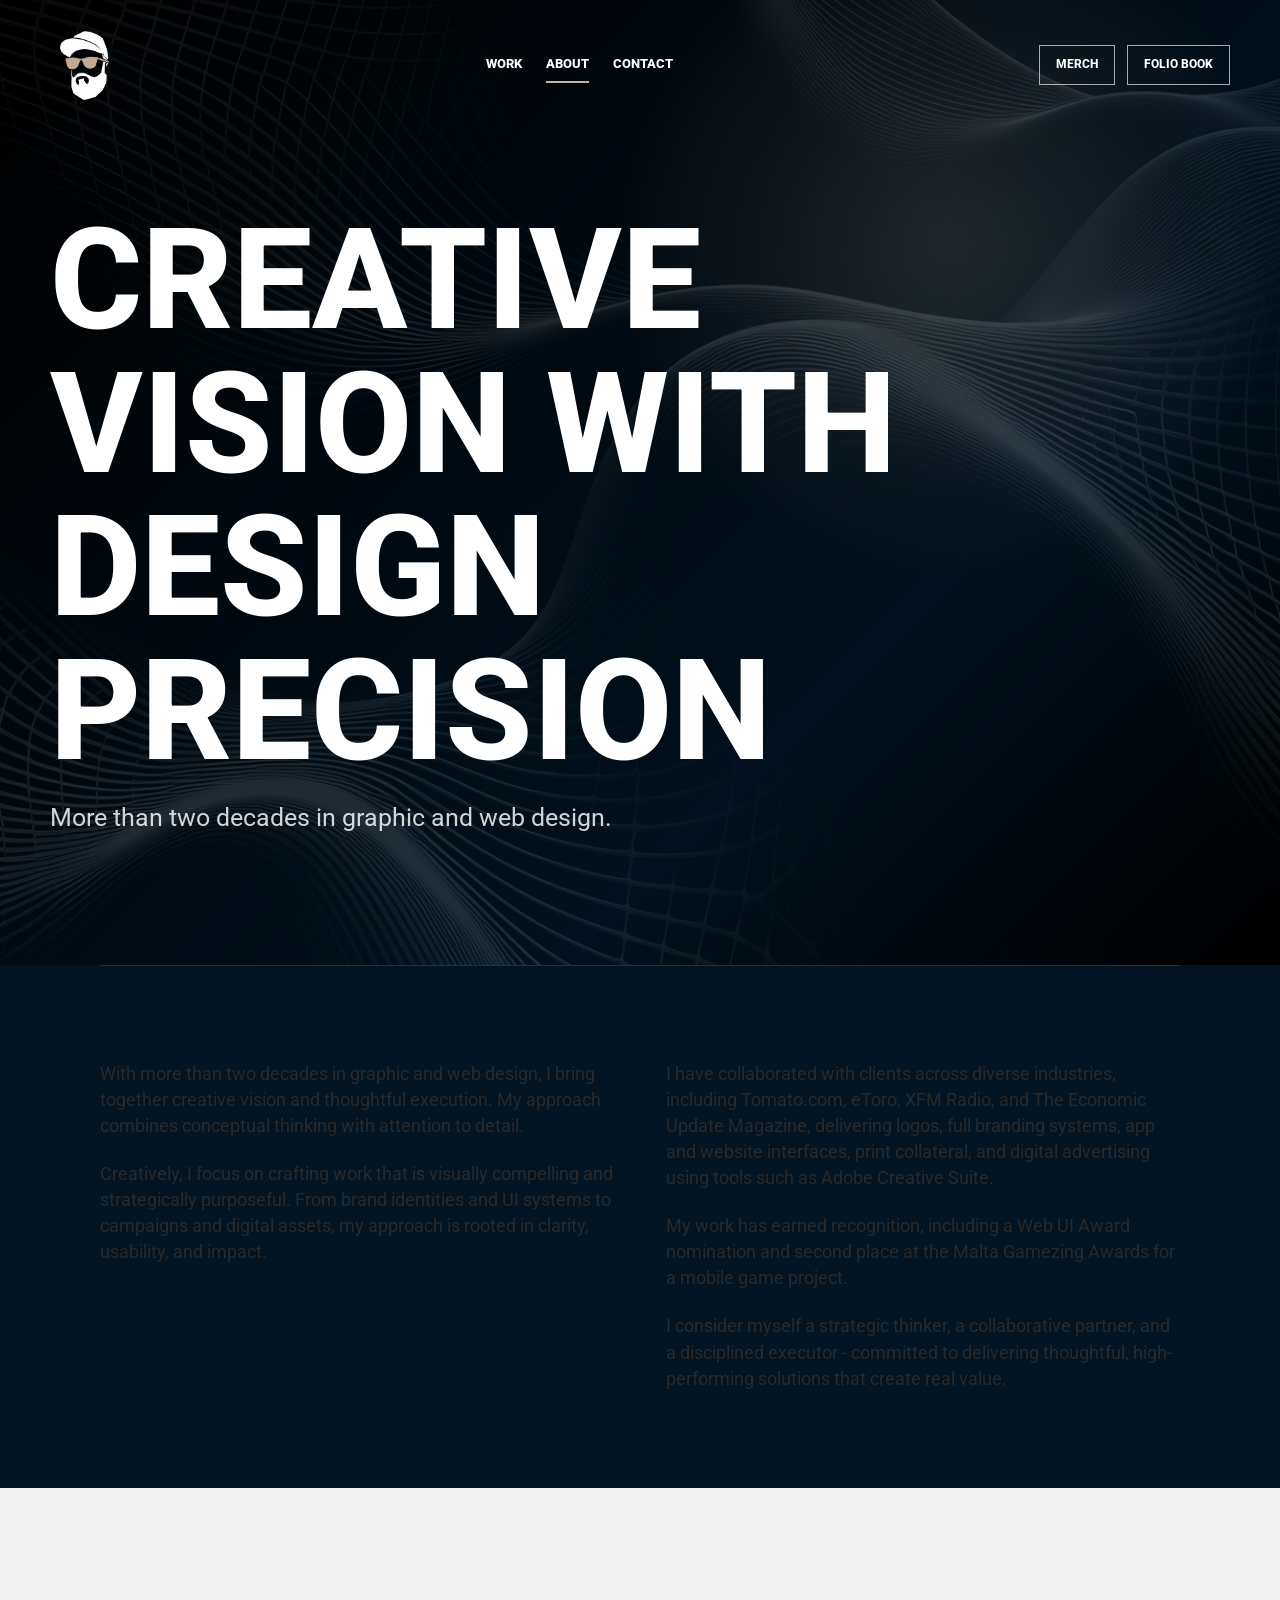
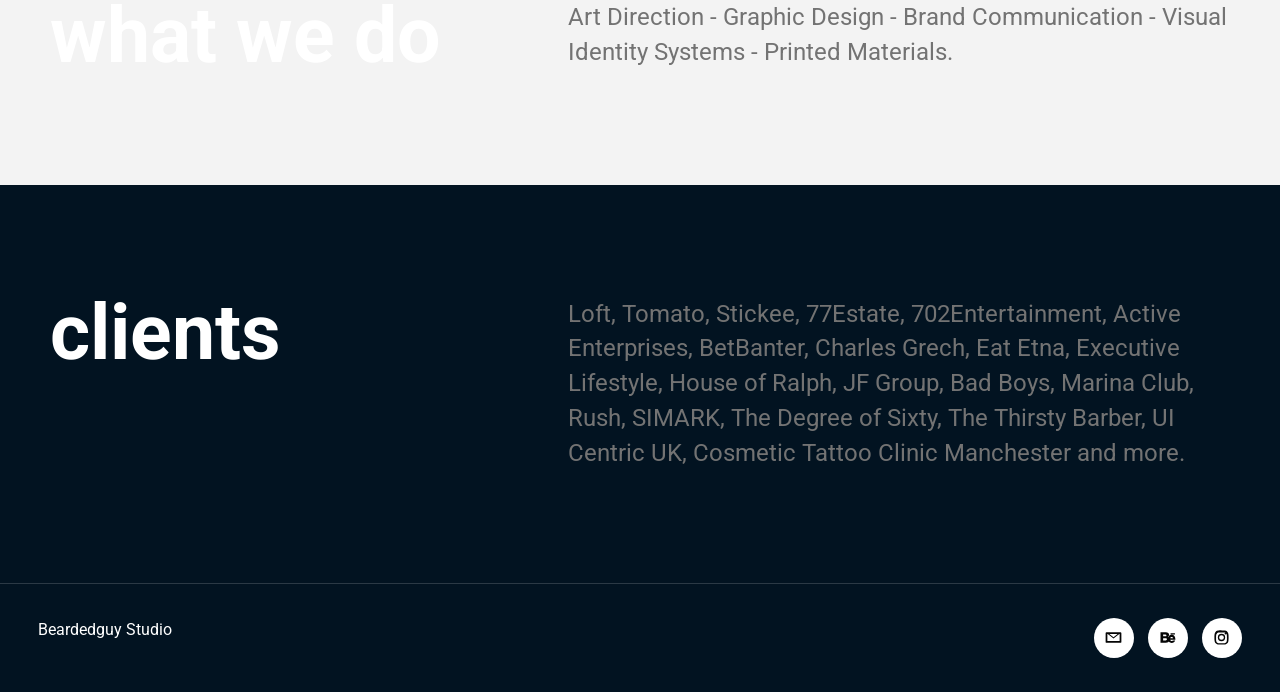
==== about.html @ 964a8310 "Add Beardedguy Studio portfolio website" ====
<!doctype html>
<html lang="en">
  <head>
    <meta charset="utf-8">
    <meta name="viewport" content="width=device-width, initial-scale=1">
    <meta name="description" content="About page for Neville Cassar and Beardedguy Studio.">
    <title>About - Beardedguy Studio</title>
    <link rel="icon" href="assets/logo.png">
    <link rel="preconnect" href="https://fonts.googleapis.com">
    <link rel="preconnect" href="https://fonts.gstatic.com" crossorigin>
    <link href="https://fonts.googleapis.com/css2?family=Roboto:wght@400;700;800;900&display=swap" rel="stylesheet">
    <link rel="stylesheet" href="styles.css">
  </head>
  <body>
    <header class="site-header frame-header">
      <a class="brand" href="index.html"><img src="assets/header-icon.png" alt="Beardedguy Studio logo" width="60" height="60"></a>
      <nav class="main-nav" aria-label="Main navigation">
        <a href="work.html">Work</a><a class="active" href="about.html">About</a><a href="contact.html">Contact</a>
      </nav>
      <div class="header-actions"><a class="pill-link" href="https://www.teepublic.com/en-gb/user/beardedguy" target="_blank" rel="noreferrer">Merch</a><a class="pill-link" href="http://www.n-vil.com/FolioBook.pdf" target="_blank" rel="noreferrer">Folio Book</a></div>
      <button class="menu-toggle" type="button" aria-label="Open menu" aria-expanded="false"><span></span><span></span><span></span></button>
    </header>
    <main>
      <section class="page-hero">
        <div class="page-hero-inner">
          <h1>creative vision with design precision</h1>
          <p>More than two decades in graphic and web design.</p>
        </div>
      </section>

      <section class="page-section">
        <div class="copy-columns">
          <p>With more than two decades in graphic and web design, I bring together creative vision and thoughtful execution. My approach combines conceptual thinking with attention to detail.</p>
          <p>Creatively, I focus on crafting work that is visually compelling and strategically purposeful. From brand identities and UI systems to campaigns and digital assets, my approach is rooted in clarity, usability, and impact.</p>
          <p>I have collaborated with clients across diverse industries, including Tomato.com, eToro, XFM Radio, and The Economic Update Magazine, delivering logos, full branding systems, app and website interfaces, print collateral, and digital advertising using tools such as Adobe Creative Suite.</p>

          <p>My work has earned recognition, including a Web UI Award nomination and second place at the Malta Gamezing Awards for a mobile game project.</p>
          <p>I consider myself a strategic thinker, a collaborative partner, and a disciplined executor - committed to delivering thoughtful, high-performing solutions that create real value.</p>
        </div>
      </section>

      <section class="section soft">
        <div class="section-inner split">
          <h2>what we do</h2>
          <p class="lead">Art Direction - Graphic Design - Brand Communication - Visual Identity Systems - Printed Materials.</p>
        </div>
      </section>

      <section class="section">
        <div class="section-inner split">
          <h2>clients</h2>
          <div>
            <p class="lead">Loft, Tomato, Stickee, 77Estate, 702Entertainment, Active Enterprises, BetBanter, Charles Grech, Eat Etna, Executive Lifestyle, House of Ralph, JF Group, Bad Boys, Marina Club, Rush, SIMARK, The Degree of Sixty, The Thirsty Barber, UI Centric UK, Cosmetic Tattoo Clinic Manchester and more.</p>
          </div>
        </div>
      </section>
    </main>
    <footer class="site-footer frame-footer"><div>Beardedguy Studio</div><div class="footer-links"><a href="contact.html" aria-label="Contact"><svg class="social-icon" aria-hidden="true"><use href="assets/social-icons.svg#mail"></use></svg></a><a href="https://www.behance.net/beardedguystudios" target="_blank" rel="noreferrer" aria-label="Behance"><svg class="social-icon" aria-hidden="true"><use href="assets/social-icons.svg#behance"></use></svg></a><a href="https://www.instagram.com/beardedguy_studio_designer" target="_blank" rel="noreferrer" aria-label="Instagram"><svg class="social-icon" aria-hidden="true"><use href="assets/social-icons.svg#instagram"></use></svg></a></div></footer>
    <script src="script.js"></script>
  </body>
</html>
---- styles.css ----
:root {
  --ink: #050505;
  --paper: #ffffff;
  --soft: #f3f3f3;
  --muted: #737373;
  --cyan: #c2b6a1;
  --line: #d9d9d9;
  --max: 1180px;
}

* {
  box-sizing: border-box;
}

html {
  scroll-behavior: smooth;
}

body {
  margin: 0;
  color: var(--ink);
  background: var(--paper);
  font-family: "Roboto", Arial, Helvetica, sans-serif;
  line-height: 1.45;
}

a {
  color: inherit;
  text-decoration: none;
}

img {
  display: block;
  max-width: 100%;
}

.site-header {
  position: sticky;
  top: 0;
  z-index: 20;
  display: grid;
  grid-template-columns: auto 1fr auto;
  gap: 24px;
  align-items: center;
  padding: 18px clamp(18px, 3vw, 42px);
  background: rgba(255, 255, 255, 0.94);
  border-bottom: 1px solid var(--line);
  backdrop-filter: blur(14px);
}

.brand {
  display: flex;
  align-items: center;
  gap: 12px;
  min-width: 0;
}

.brand img {
  width: 48px;
  height: 48px;
}

.brand span {
  font-weight: 800;
  line-height: 1;
  text-transform: uppercase;
  letter-spacing: 0;
}

.main-nav {
  display: flex;
  justify-content: center;
  gap: clamp(12px, 2vw, 24px);
  font-size: 13px;
  font-weight: 800;
  text-transform: uppercase;
}

.main-nav a {
  border-bottom: 2px solid transparent;
  padding: 8px 0;
}

.main-nav a:hover,
.main-nav a.active {
  border-color: var(--cyan);
}

.header-actions {
  display: flex;
  align-items: center;
  gap: 12px;
}

.pill-link {
  display: inline-flex;
  align-items: center;
  justify-content: center;
  min-height: 40px;
  border: 1px solid var(--ink);
  padding: 0 16px;
  font-size: 12px;
  font-weight: 800;
  text-transform: uppercase;
}

.menu-toggle {
  display: none;
  width: 42px;
  height: 42px;
  border: 1px solid var(--ink);
  background: var(--paper);
}

.menu-toggle span {
  display: block;
  width: 18px;
  height: 2px;
  margin: 4px auto;
  background: var(--ink);
}

.hero {
  position: relative;
  min-height: 88vh;
  display: grid;
  align-items: stretch;
  overflow: hidden;
  color: var(--paper);
  background: #000000;
}

.hero::before {
  content: "";
  position: absolute;
  inset: -6%;
  background: url("assets/black-white-background.png") center / 112% 112% no-repeat;
  opacity: 0.1;
  animation: heroBackgroundWave 26s ease-in-out infinite;
  transform-origin: 50% 50%;
  will-change: transform, background-position;
}


@keyframes heroBackgroundWave {
  0%,
  100% {
    background-position: 50% 50%;
    transform: translate3d(0, 0, 0) scale(1.03) skewX(0deg);
  }

  25% {
    background-position: 46% 53%;
    transform: translate3d(-1.8%, 1.2%, 0) scale(1.07) skewX(-1.5deg);
  }

  50% {
    background-position: 54% 47%;
    transform: translate3d(1.6%, -1%, 0) scale(1.05) skewX(1.2deg);
  }

  75% {
    background-position: 48% 51%;
    transform: translate3d(-0.9%, 1.4%, 0) scale(1.08) skewX(-0.8deg);
  }
}
.hero-inner {
  position: relative;
  width: 100%;
  margin: 0 auto;
  display: grid;
  grid-template-columns: minmax(0, 0.92fr) minmax(320px, 0.8fr);
  gap: clamp(28px, 5vw, 70px);
  align-items: center;
  padding: 74px 50px 52px;
}

.hero-copy {
  position: relative;
  z-index: 2;
}

.hero-visual {
  align-self: center;
  justify-self: end;
  width: min(140%, 784px);
  position: relative;
  z-index: 3;
  transform: translate3d(var(--hero-parallax-x, 0), var(--hero-parallax-y, 0), 0);
  transition: transform 900ms ease-out;
  will-change: transform;
  pointer-events: none;
}

.hero-visual img {
  display: block;
  width: 100%;
  max-height: calc(88vh - 72px);
  object-fit: contain;
  object-position: right center;
  animation: hoodieFloat 8s ease-in-out infinite;
  will-change: transform;
}

@keyframes hoodieFloat {
  0%,
  100% {
    transform: translate3d(0, 0, 0);
  }

  50% {
    transform: translate3d(0, -16px, 0);
  }
}

@media (prefers-reduced-motion: reduce) {
  .hero-visual {
    transform: none;
    transition: none;
  }

  .hero-visual img {
    animation: none;
  }

  .hero::before {
    animation: none;
  }
}

.eyebrow {
  color: var(--cyan);
  font-size: 13px;
  font-weight: 900;
  text-transform: uppercase;
}

.hero h1,
.page-hero h1 {
  max-width: 980px;
  margin: 18px 0 18px;
  font-size: clamp(54px, 10vw, 142px);
  line-height: 0.88;
  font-weight: 800;
}

.hero h1 {
  font-family: "Google Sans", "Roboto", Arial, Helvetica, sans-serif;
  font-weight: 800;
  text-transform: uppercase;
}

.page-hero h1 {
  text-transform: uppercase;
}

.motion-title {
  font-family: "Google Sans", "Roboto", Arial, Helvetica, sans-serif;
  font-size: 40pt;
  font-weight: 700;
  text-transform: uppercase;
}

.hero p,
.page-hero p {
  max-width: 650px;
  margin: 0;
  font-size: clamp(18px, 2.2vw, 25px);
}

.hero p {
  color: rgba(255, 255, 255, 0.82);
}

.page-hero p {
  color: rgba(255, 255, 255, 0.82);
}


.scroll-orb {
  position: fixed;
  right: 24px;
  top: calc(88vh - 36px);
  z-index: 18;
  display: inline-flex;
  align-items: center;
  justify-content: center;
  width: 34px;
  height: 34px;
  border: 2px solid var(--cyan);
  border-radius: 50%;
  background: transparent;
  color: var(--cyan);
  transition: transform 240ms ease, opacity 240ms ease;
}

.scroll-orb:hover {
  transform: scale(1.08);
}

.scroll-orb__arrow {
  width: 10px;
  height: 10px;
  border-right: 2px solid currentColor;
  border-bottom: 2px solid currentColor;
  transform: translateY(-1px) rotate(45deg);
  transition: transform 240ms ease;
}

.scroll-orb.is-up .scroll-orb__arrow {
  transform: translateY(2px) rotate(225deg);
}
.hero-meta {
  display: flex;
  flex-wrap: wrap;
  gap: 12px;
  margin-top: 32px;
}

.hero-meta a {
  background: var(--paper);
  color: var(--ink);
}

.section {
  padding: clamp(58px, 9vw, 112px) 50px;
}

.section.dark {
  color: var(--paper);
  background: var(--ink);
}

.section.soft {
  background: var(--soft);
}

.section-inner {
  width: min(var(--max), 100%);
  margin: 0 auto;
}

.split {
  display: grid;
  grid-template-columns: minmax(0, 0.8fr) minmax(0, 1.2fr);
  gap: clamp(28px, 6vw, 90px);
  align-items: start;
}

.section h2,
.page-section h2 {
  margin: 0;
  font-size: clamp(38px, 6vw, 84px);
  line-height: 0.95;
  text-transform: lowercase;
}

.lead {
  margin: 0;
  color: var(--muted);
  font-size: clamp(18px, 2vw, 24px);
}

.dark .lead {
  color: rgba(255, 255, 255, 0.72);
}

.services {
  display: grid;
  grid-template-columns: repeat(4, minmax(0, 1fr));
  border-top: 1px solid var(--line);
}

.service {
  min-height: 260px;
  padding: 28px;
  border-right: 1px solid var(--line);
  border-bottom: 1px solid var(--line);
}

.service:last-child {
  border-right: 0;
}

.service h3 {
  margin: 0 0 48px;
  color: var(--cyan);
  font-size: 15px;
  text-transform: uppercase;
}

.service p {
  margin: 0;
  font-size: 22px;
  line-height: 1.15;
}

.work-grid {
  display: grid;
  grid-template-columns: repeat(3, minmax(0, 1fr));
  gap: 18px;
  margin-top: 36px;
}

.motion-grid {
  grid-template-columns: repeat(4, minmax(0, 1fr));
}

.motion-grid .work-card,
.motion-grid .work-card img {
  min-height: 260px;
}

.video-grid {
  display: grid;
  grid-template-columns: repeat(4, minmax(0, 1fr));
  gap: 18px;
}

.video-card {
  position: relative;
  overflow: hidden;
  background: var(--ink);
  border-radius: 6px;
  aspect-ratio: 16 / 9;
  cursor: pointer;
}

.video-card iframe {
  width: 100%;
  height: 100%;
  border: 0;
  pointer-events: none;
}

.video-card::after {
  content: "Play";
  position: absolute;
  inset: auto 14px 14px auto;
  display: inline-flex;
  align-items: center;
  justify-content: center;
  min-width: 62px;
  min-height: 34px;
  padding: 0 14px;
  color: var(--paper);
  background: rgba(0, 0, 0, 0.72);
  border: 1px solid rgba(255, 255, 255, 0.42);
  font-size: 12px;
  font-weight: 700;
  text-transform: uppercase;
}


.local-video-grid .local-video-card {
  background: var(--midnight);
}

.local-video-card::after {
  content: "Open";
}

.local-video-card img {
  display: block;
  width: 100%;
  height: 100%;
  object-fit: cover;
}

.local-video-card span {
  position: absolute;
  left: 14px;
  bottom: 14px;
  z-index: 1;
  color: var(--paper);
  font-size: 12px;
  font-weight: 700;
  text-transform: uppercase;
}

.video-modal__status {
  position: absolute;
  inset: 50% auto auto 50%;
  z-index: 2;
  margin: 0;
  color: var(--paper);
  font-size: 13px;
  font-weight: 700;
  text-transform: uppercase;
  transform: translate(-50%, -50%);
}
.video-card:focus-visible {
  outline: 3px solid var(--cyan);
  outline-offset: 4px;
}

.video-modal {
  position: fixed;
  inset: 0;
  z-index: 100;
  display: none;
  align-items: center;
  justify-content: center;
  padding: clamp(18px, 4vw, 48px);
  background: rgba(0, 0, 0, 0.9);
}

.video-modal.is-open {
  display: flex;
}

.video-modal__panel {
  position: relative;
  width: min(1120px, 100%);
  aspect-ratio: 16 / 9;
  background: var(--midnight);
  box-shadow: 0 28px 80px rgba(0, 0, 0, 0.52);
}


.modal-open {
  overflow: hidden;
}

.local-video-modal__panel {
  width: var(--video-width, min(1320px, calc(100vw - 72px)));
  height: var(--video-height, auto);
  max-width: calc(100vw - 72px);
  max-height: calc(100vh - 116px);
  aspect-ratio: auto;
}

.video-modal__video {
  display: block;
  width: 100%;
  height: 100%;
  background: var(--midnight);
  object-fit: contain;
}
.video-modal__frame {
  width: 100%;
  height: 100%;
  border: 0;
}

.video-modal__close {
  position: absolute;
  right: 0;
  bottom: calc(100% + 12px);
  min-height: 40px;
  border: 1px solid rgba(255, 255, 255, 0.45);
  padding: 0 16px;
  color: var(--paper);
  background: var(--midnight);
  font: inherit;
  font-size: 12px;
  font-weight: 700;
  text-transform: uppercase;
  cursor: pointer;
}

.work-card {
  position: relative;
  overflow: hidden;
  min-height: 330px;
  background: var(--ink);
  border-radius: 6px;
}

.work-card img {
  width: 100%;
  height: 100%;
  min-height: 330px;
  object-fit: cover;
  opacity: 0.84;
  transition: transform 220ms ease, opacity 220ms ease;
}

.work-card:hover img {
  transform: scale(1.04);
  opacity: 0.62;
}

.work-card span {
  position: absolute;
  left: 18px;
  right: 18px;
  bottom: 18px;
  color: var(--paper);
  font-size: 22px;
  font-weight: 900;
  line-height: 1.05;
  text-transform: uppercase;
}

.clients {
  display: flex;
  flex-wrap: wrap;
  gap: 12px;
  margin-top: 32px;
}

.clients span {
  border: 1px solid var(--line);
  padding: 10px 14px;
  background: var(--paper);
  font-size: 13px;
  font-weight: 800;
  text-transform: uppercase;
}

.cta-band {
  display: grid;
  grid-template-columns: minmax(0, 1.1fr) auto;
  gap: 28px;
  align-items: end;
  padding: clamp(42px, 8vw, 88px);
  background: var(--cyan);
  color: var(--paper);
}

.cta-band h2 {
  max-width: 820px;
  margin: 0;
  font-size: clamp(44px, 8vw, 110px);
  line-height: 0.92;
  text-transform: lowercase;
}

.cta-band .pill-link {
  border-color: var(--paper);
}

.site-footer {
  display: grid;
  grid-template-columns: 1fr auto;
  gap: 24px;
  padding: 34px clamp(18px, 3vw, 42px);
  color: var(--paper);
  background: var(--ink);
}

.footer-links {
  display: flex;
  flex-wrap: wrap;
  gap: 14px;
  font-size: 12px;
  font-weight: 800;
  text-transform: uppercase;
}

.footer-links a {
  display: inline-flex;
  align-items: center;
  justify-content: center;
  width: 40px;
  height: 40px;
  border: 1px solid rgba(255, 255, 255, 0.32);
  border-radius: 50%;
  color: var(--paper);
  transition: border-color 180ms ease, color 180ms ease, transform 180ms ease;
}

.footer-links a:hover {
  border-color: var(--cyan);
  color: var(--cyan);
  transform: translateY(-2px);
}

.social-icon {
  width: 21px;
  height: 21px;
  fill: currentColor;
}

.page-hero {
  color: var(--paper);
  background: var(--ink);
  padding: clamp(72px, 10vw, 132px) clamp(18px, 3vw, 42px);
}

.page-hero-inner,
.page-section {
  width: min(var(--max), 100%);
  margin: 0 auto;
}

.page-section {
  padding: clamp(54px, 8vw, 96px) 50px;
}

.copy-columns {
  columns: 2 340px;
  column-gap: 52px;
  color: #2a2a2a;
  font-size: 18px;
}

.copy-columns p {
  break-inside: avoid;
  margin: 0 0 22px;
}

.contact-layout {
  display: grid;
  grid-template-columns: minmax(0, 0.8fr) minmax(0, 1.2fr);
  gap: clamp(28px, 6vw, 76px);
}

.contact-list {
  display: grid;
  gap: 12px;
  margin-top: 28px;
  font-weight: 800;
}

.contact-form {
  display: grid;
  gap: 16px;
}

.field {
  display: grid;
  gap: 8px;
}

.field label {
  font-size: 12px;
  font-weight: 900;
  text-transform: uppercase;
}

.field input,
.field textarea,
.field select {
  width: 100%;
  border: 1px solid var(--ink);
  border-radius: 0;
  padding: 14px 12px;
  font: inherit;
  background: var(--paper);
}

.field textarea {
  min-height: 160px;
  resize: vertical;
}

.submit {
  justify-self: start;
  min-height: 46px;
  border: 0;
  padding: 0 24px;
  color: var(--paper);
  background: var(--cyan);
  font-weight: 900;
  text-transform: uppercase;
  cursor: pointer;
}

.form-note {
  color: var(--muted);
  font-size: 13px;
}

.form-note.is-success {
  color: #2f7a42;
}

.form-note.is-error {
  color: #b00020;
}

.submit:disabled {
  cursor: wait;
  opacity: 0.62;
}

@media (max-width: 980px) {
  .site-header {
    grid-template-columns: auto auto;
  }

  .main-nav {
    position: fixed;
    inset: 85px 0 auto 0;
    display: none;
    flex-direction: column;
    align-items: flex-start;
    padding: 22px;
    background: var(--paper);
    border-bottom: 1px solid var(--line);
  }

  .main-nav.open {
    display: flex;
  }

  .header-actions {
    display: none;
  }

  .menu-toggle {
    display: block;
    justify-self: end;
  }

  .split,
  .hero-inner,
  .contact-layout,
  .cta-band {
    grid-template-columns: 1fr;
  }

  .hero-visual {
    display: none;
  }

  .services {
    grid-template-columns: repeat(2, minmax(0, 1fr));
  }

  .work-grid {
    grid-template-columns: repeat(2, minmax(0, 1fr));
  }

  .motion-grid {
    grid-template-columns: repeat(2, minmax(0, 1fr));
  }

  .video-grid {
    grid-template-columns: repeat(2, minmax(0, 1fr));
  }
}

@media (max-width: 640px) {
  .scroll-orb {
    right: 16px;
    top: auto;
    bottom: 4px;
  }

  .brand span {
    font-size: 13px;
  }

  .hero {
    min-height: auto;
  }

  .hero h1,
  .page-hero h1 {
    font-size: clamp(24px, 8vw, 37px);
  }

  .motion-title {
    font-size: 20pt;
  }

  .services,
  .work-grid,
  .motion-grid,
  .video-grid,
  .site-footer {
    grid-template-columns: 1fr;
  }

  .service {
    min-height: auto;
    padding: 24px 0;
    border-right: 0;
  }

  .work-card,
  .work-card img {
    min-height: 260px;
  }
}
/* Frame reference layout overrides */
:root {
  --midnight: #021321;
  --midnight-soft: #092339;
  --gold: #c2b6a1;
}

body {
  background: var(--midnight);
}

.frame-header {
  position: fixed;
  left: 0;
  right: 0;
  top: 0;
  z-index: 30;
  min-height: 90px;
  padding: 10px 50px;
  color: var(--paper);
  background: rgba(2, 19, 33, 0.72);
  border-bottom: 0;
  backdrop-filter: blur(18px);
  -webkit-backdrop-filter: blur(18px);
}

.frame-header .brand img {
  width: 70px;
  height: 70px;
  filter: none;
}

.frame-header .brand span,
.frame-header .main-nav,
.frame-header .header-actions {
  color: var(--paper);
}

.frame-header .pill-link {
  border-color: rgba(255, 255, 255, 0.65);
  color: var(--paper);
  background: transparent;
}

.frame-hero {
  min-height: 100vh;
  padding-top: 90px;
  background: radial-gradient(circle at 72% 35%, rgba(194, 182, 161, 0.26), transparent 26%), linear-gradient(125deg, #000 0%, var(--midnight) 58%, #000 100%);
}

.frame-hero::before {
  opacity: 0.18;
  mix-blend-mode: screen;
}

.frame-hero__inner {
  min-height: calc(100vh - 90px);
  padding: 18px 50px 54px;
  grid-template-columns: minmax(0, 1fr) minmax(300px, 0.56fr);
  gap: 20px;
  isolation: isolate;
}

.frame-hero__wordmark {
  position: absolute;
  left: 38px;
  right: 34px;
  top: 50%;
  z-index: 2;
  color: var(--paper);
  font-size: clamp(46.8px, 12.6vw, 196.2px);
  font-weight: 900;
  line-height: 0.74;
  letter-spacing: -0.04em;
  white-space: nowrap;
  text-transform: uppercase;
  transform: translateY(-50%);
}

.frame-hero__copy {
  align-self: end;
  max-width: 760px;
  padding-bottom: clamp(40px, 7vh, 82px);
}

.frame-hero__copy h1 {
  max-width: 820px;
  margin: 0 0 20px;
  font-size: clamp(46px, 8vw, 108px);
  line-height: 0.82;
  letter-spacing: -0.035em;
}

.frame-hero__copy p {
  max-width: 560px;
  font-size: clamp(18px, 2vw, 25px);
}

.frame-hero__visual {
  align-self: end;
  justify-self: end;
  width: min(165%, 980px);
  margin-right: -44px;
  margin-bottom: -54px;
}

.frame-hero__visual img {
  scale: 0.95;
  max-height: calc(100vh - 118px);
  filter: drop-shadow(0 34px 55px rgba(0, 0, 0, 0.45));
}

.frame-cta {
  position: relative;
  min-width: 190px;
  min-height: 64px;
  border: 0;
  padding: 0 0 0 16px;
  justify-content: space-between;
  clip-path: polygon(0 18%, 84% 18%, 100% 0, 100% 76%, 86% 100%, 0 100%);
  color: var(--ink);
  background: var(--paper);
  text-transform: lowercase;
}

.frame-cta span:first-child {
  font-size: 14px;
  font-weight: 800;
}

.frame-cta span:last-child {
  display: grid;
  place-items: center;
  align-self: stretch;
  width: 58px;
  color: var(--paper);
  background: var(--gold);
  font-size: 22px;
}

.scroll-orb {
  border-color: var(--gold);
  color: var(--gold);
}

.section,
.page-section,
.page-hero {
  color: var(--paper);
  background: var(--midnight);
}

.frame-intro,
.frame-services,
.frame-stats,
.frame-work,
.frame-clients,
.frame-contact-band {
  position: relative;
  overflow: hidden;
}

.frame-intro {
  padding-top: clamp(70px, 10vw, 132px);
  background: var(--midnight);
}

.frame-intro::before,
.frame-services::before,
.frame-stats::before,
.frame-contact-band::before {
  content: "";
  position: absolute;
  inset: -20%;
  pointer-events: none;
  background: radial-gradient(ellipse at 28% 58%, rgba(194, 182, 161, 0.18), transparent 34%);
  opacity: 0.14;
  animation: heroBackgroundWave 34s ease-in-out infinite;
}

.frame-intro__inner,
.frame-services__inner,
.frame-stats__inner,
.frame-clients .section-inner,
.frame-work .section-inner {
  position: relative;
  z-index: 1;
}

.frame-intro h2 {
  max-width: 980px;
  margin: 0 auto 28px;
  font-size: clamp(42px, 7vw, 104px);
  line-height: 0.84;
  letter-spacing: -0.045em;
  text-align: center;
  text-transform: lowercase;
}

.frame-intro h2 span,
.frame-kicker,
.frame-work__head h2,
.frame-statement strong {
  color: var(--gold);
}

.frame-intro .lead {
  max-width: 560px;
  margin: 0 auto 48px;
  color: rgba(255, 255, 255, 0.68);
  text-align: center;
}

.frame-services {
  background: var(--midnight);
}

.frame-kicker {
  margin-bottom: 28px;
  font-size: clamp(34px, 6vw, 82px);
  font-weight: 800;
  line-height: 0.9;
  letter-spacing: -0.04em;
  text-transform: lowercase;
}

.frame-service-list {
  display: grid;
  grid-template-columns: minmax(0, 0.86fr) minmax(0, 1fr);
  gap: 0;
  max-width: 960px;
  margin-left: auto;
  border-top: 1px solid rgba(255, 255, 255, 0.16);
}

.frame-service-list .service {
  min-height: 170px;
  border-right: 0;
  border-bottom: 1px solid rgba(255, 255, 255, 0.16);
  padding: 28px 0;
}

.frame-service-list .service h3 {
  color: var(--paper);
  font-size: clamp(32px, 5vw, 72px);
  line-height: 0.84;
  letter-spacing: -0.045em;
  text-transform: lowercase;
}

.frame-service-list .service p {
  max-width: 360px;
  color: rgba(255, 255, 255, 0.66);
}

.frame-stats {
  padding-top: clamp(46px, 8vw, 92px);
  padding-bottom: clamp(46px, 8vw, 92px);
  background: var(--midnight);
}

.frame-stats__inner {
  display: grid;
  grid-template-columns: minmax(0, 0.74fr) minmax(0, 1fr);
  align-items: end;
  gap: clamp(28px, 7vw, 100px);
}

.frame-statement {
  font-size: clamp(30px, 5vw, 76px);
  line-height: 0.9;
  letter-spacing: -0.045em;
}

.stat-grid {
  display: grid;
  grid-template-columns: repeat(3, minmax(0, 1fr));
  gap: 18px;
}

.stat-grid div {
  display: grid;
  gap: 6px;
}

.stat-grid strong {
  color: var(--paper);
  font-size: clamp(44px, 8vw, 116px);
  line-height: 0.8;
  letter-spacing: -0.06em;
}

.stat-grid span {
  color: rgba(255, 255, 255, 0.58);
  font-size: 11px;
  font-weight: 800;
  text-transform: uppercase;
}

.frame-work {
  background: var(--midnight);
}

.frame-work__head {
  margin-bottom: 44px;
  align-items: end;
}

.frame-work__head h2 {
  font-size: clamp(42px, 8vw, 120px);
  letter-spacing: -0.05em;
}

.frame-work-grid {
  display: grid;
  grid-template-columns: repeat(4, minmax(0, 1fr));
  grid-auto-flow: dense;
  gap: 16px;
}

.frame-work-grid .work-card {
  position: relative;
  min-height: 260px;
  overflow: hidden;
  background: var(--midnight);
}

.frame-work-grid .work-card.is-large {
  grid-column: span 2;
  grid-row: span 2;
  min-height: 536px;
}

.frame-work-grid .work-card.is-tall {
  grid-row: span 2;
  min-height: 536px;
}

.frame-work-grid .work-card img {
  min-height: 100%;
  opacity: 0.82;
  transition: transform 600ms ease, opacity 300ms ease;
}

.frame-work-grid .work-card:hover img {
  opacity: 1;
  transform: scale(1.06);
}

.frame-work-grid .work-card span {
  left: 18px;
  right: 18px;
  bottom: 16px;
  width: auto;
  max-width: none;
  padding: 0;
  color: var(--paper);
  background: transparent;
  font-size: 18px;
  line-height: 0.95;
  letter-spacing: -0.035em;
  text-transform: lowercase;
}

.frame-clients {
  background: #f7f7f7;
  color: var(--ink);
}

.frame-clients h2 {
  color: var(--ink);
}

.frame-contact-band {
  display: grid;
  grid-template-columns: minmax(0, 1fr) auto;
  gap: 28px;
  align-items: start;
  padding: clamp(80px, 14vw, 180px) 50px clamp(80px, 12vw, 140px);
  color: var(--paper);
  background: linear-gradient(125deg, #000 0%, var(--midnight) 55%, #000 100%);
}

.frame-contact-band h2 {
  max-width: 1040px;
  margin: 0;
  font-size: clamp(50px, 11vw, 164px);
  line-height: 0.92;
  letter-spacing: -0.055em;
  text-transform: none;
}

.frame-contact-band p {
  max-width: 420px;
  margin: 42px 0 0;
  color: rgba(255, 255, 255, 0.72);
  font-size: 18px;
}

.frame-footer {
  color: var(--paper);
  background: var(--midnight);
  border-top: 1px solid rgba(255, 255, 255, 0.16);
}

.frame-footer .footer-links a {
  background: var(--paper);
  color: var(--ink);
}

@media (max-width: 980px) {
  .frame-header {
  position: fixed;
  left: 0;
  right: 0;
  top: 0;
  z-index: 30;
  min-height: 90px;
  padding: 10px 50px;
  color: var(--paper);
  background: rgba(2, 19, 33, 0.72);
  border-bottom: 0;
  backdrop-filter: blur(18px);
  -webkit-backdrop-filter: blur(18px);
}

  .frame-header .menu-toggle {
    width: 42px;
    height: 42px;
    border: 0;
    border-radius: 8px;
    background: var(--paper);
  }

  .frame-header .menu-toggle span {
    background: var(--gold);
  }

  .frame-header .main-nav {
    inset: 86px 24px auto 24px;
    padding: 26px;
    background: rgba(2, 19, 33, 0.96);
    border: 1px solid rgba(255, 255, 255, 0.16);
  }

  .frame-hero__inner {
    grid-template-columns: 1fr;
    padding: 16px 24px 42px;
  }

.frame-hero__wordmark {
  position: absolute;
  left: 38px;
  right: 34px;
  top: 50%;
  z-index: 2;
  color: var(--paper);
  font-size: clamp(46.8px, 12.6vw, 196.2px);
  font-weight: 900;
  line-height: 0.74;
  letter-spacing: -0.04em;
  white-space: nowrap;
  text-transform: uppercase;
  transform: translateY(-50%);
}

  .frame-hero__copy {
    align-self: end;
    padding-bottom: 24px;
  }

  .frame-hero__copy h1 {
    max-width: 420px;
    font-size: clamp(48px, 16vw, 84px);
  }

  .frame-hero__visual {
    display: block;
    position: absolute;
    right: -130px;
    bottom: 0;
    width: min(165vw, 840px);
    margin: 0;
    opacity: 0.9;
  }

  .frame-service-list,
  .frame-stats__inner,
  .frame-contact-band {
    grid-template-columns: 1fr;
  }

  .frame-work-grid {
    grid-template-columns: repeat(2, minmax(0, 1fr));
  }

  .frame-work-grid .work-card.is-large,
  .frame-work-grid .work-card.is-tall {
    grid-column: span 1;
    grid-row: span 1;
    min-height: 340px;
  }
}

@media (max-width: 640px) {
  .frame-header {
  position: fixed;
  left: 0;
  right: 0;
  top: 0;
  z-index: 30;
  min-height: 90px;
  padding: 10px 50px;
  color: var(--paper);
  background: rgba(2, 19, 33, 0.72);
  border-bottom: 0;
  backdrop-filter: blur(18px);
  -webkit-backdrop-filter: blur(18px);
}

  .frame-header .brand {
    min-width: 0;
  }

  .frame-header .brand span {
    display: none;
  }

  .frame-hero {
    min-height: 100svh;
    padding-top: 90px;
  }

  .frame-hero__inner {
    min-height: calc(100svh - 90px);
    padding: 10px 18px 32px;
  }

  .frame-hero__wordmark {
  position: absolute;
  left: 38px;
  right: 34px;
  top: 50%;
  z-index: 2;
  color: var(--paper);
  font-size: clamp(46.8px, 12.6vw, 196.2px);
  font-weight: 900;
  line-height: 0.74;
  letter-spacing: -0.04em;
  white-space: nowrap;
  text-transform: uppercase;
  transform: translateY(-50%);
}

  .frame-hero__copy h1 {
    font-size: clamp(42px, 15vw, 66px);
    line-height: 0.84;
  }

  .frame-hero__copy p {
    font-size: 17px;
  }

  .frame-hero__visual {
    right: -180px;
    width: 193vw;
    opacity: 0.76;
  }

  .frame-cta {
  position: relative;
  min-width: 190px;
  min-height: 64px;
  border: 0;
  padding: 0 0 0 16px;
  justify-content: space-between;
  clip-path: polygon(0 18%, 84% 18%, 100% 0, 100% 76%, 86% 100%, 0 100%);
  color: var(--ink);
  background: var(--paper);
  text-transform: lowercase;
}

  .section,
  .page-section {
    padding-left: 18px;
    padding-right: 18px;
  }

  .frame-intro h2,
  .frame-kicker,
  .frame-work__head h2,
  .frame-contact-band h2 {
    letter-spacing: -0.05em;
  }

  .stat-grid,
  .frame-work-grid {
    grid-template-columns: 1fr;
  }

  .frame-work-grid .work-card,
  .frame-work-grid .work-card.is-large,
  .frame-work-grid .work-card.is-tall {
    min-height: 310px;
  }

  .frame-contact-band {
    padding-left: 18px;
    padding-right: 18px;
  }
}
.page-hero {
  position: relative;
  overflow: hidden;
  padding-top: clamp(130px, 16vw, 190px);
  padding-bottom: clamp(70px, 10vw, 128px);
  background: radial-gradient(circle at 74% 25%, rgba(194, 182, 161, 0.18), transparent 28%), linear-gradient(135deg, #000 0%, var(--midnight) 68%, #000 100%);
}

.page-hero::before {
  content: "";
  position: absolute;
  inset: -18%;
  background: url("assets/black-white-background.png") center / cover no-repeat;
  opacity: 0.12;
  animation: heroBackgroundWave 34s ease-in-out infinite;
  pointer-events: none;
}

.page-hero-inner {
  position: relative;
  z-index: 1;
}

.page-hero h1 {
  max-width: 1120px;
  font-size: clamp(54px, 11vw, 148px);
  letter-spacing: -0.055em;
}

.page-section {
  position: relative;
}

.page-section::before {
  content: "";
  position: absolute;
  left: 50px;
  right: 50px;
  top: 0;
  border-top: 1px solid rgba(255, 255, 255, 0.12);
}

.page-section > * {
  position: relative;
  z-index: 1;
}






.frame-intro,
.frame-services,
.frame-stats,
.frame-work {
  background: var(--midnight);
}

.frame-intro::before,
.frame-services::before,
.frame-stats::before {
  opacity: 0;
}
/* Final requested layout corrections */
.frame-header {
  min-height: 90px;
  padding: 10px 50px;
  background: rgba(2, 19, 33, 0.72);
  backdrop-filter: blur(18px);
  -webkit-backdrop-filter: blur(18px);
}

.frame-header .brand img {
  width: 70px;
  height: 70px;
}

.frame-hero__wordmark {
  top: 50%;
  transform: translateY(-50%);
}

.frame-cta {
  min-width: 190px;
  padding-left: 16px;
}

.frame-intro,
.frame-services,
.frame-stats,
.frame-work {
  background: var(--midnight);
}

.frame-intro::before,
.frame-services::before,
.frame-stats::before {
  opacity: 0;
}

@media (max-width: 980px) {
  .frame-header {
    min-height: 90px;
    padding: 10px 24px;
  }

  .frame-header .main-nav {
    inset: 90px 24px auto 24px;
  }

  .frame-hero__wordmark {
    left: 22px;
    right: 22px;
    top: 50%;
    font-size: clamp(41.4px, 16.2vw, 100.8px);
    transform: translateY(-50%);
  }
}

@media (max-width: 640px) {
  .frame-header {
    min-height: 90px;
    padding: 10px 18px;
  }

  .frame-header .brand img {
    width: 70px;
    height: 70px;
  }

  .frame-hero {
    padding-top: 90px;
  }

  .frame-hero__inner {
    min-height: calc(100svh - 90px);
  }

  .frame-hero__wordmark {
    left: 18px;
    right: 18px;
    top: 50%;
    font-size: clamp(36px, 15.3vw, 66.6px);
    transform: translateY(-50%);
  }
}
/* Keep the initial header clear; bring back a readable menu after scrolling. */
.site-header.frame-header {
  position: absolute;
  min-height: 130px;
  align-items: center;
  background: transparent;
  backdrop-filter: none;
  -webkit-backdrop-filter: none;
  box-shadow: none;
}

.site-header.frame-header.is-scrolled {
  position: fixed;
  background: rgba(2, 19, 33, 0.88);
  backdrop-filter: blur(18px);
  -webkit-backdrop-filter: blur(18px);
  box-shadow: 0 8px 28px rgba(0, 0, 0, 0.18);
  animation: headerDrop 480ms cubic-bezier(0.22, 1, 0.36, 1);
}

.site-header.frame-header .brand img {
  width: 69px;
  height: 69px;
  object-fit: contain;
}

.frame-header > .brand,
.frame-header > .header-actions {
  align-items: center;
  align-self: center;
}

@media (min-width: 981px) {
  .frame-header > .main-nav {
    align-items: center;
    align-self: center;
  }
}

@media (max-width: 980px) {
  .site-header.frame-header .main-nav {
    top: 130px;
  }

  .frame-header > .menu-toggle {
    align-self: center;
  }
}

@keyframes headerDrop {
  from { transform: translateY(-100%); }
  to { transform: translateY(0); }
}

main,
.site-footer {
  transition: opacity 180ms ease-out;
}

body.page-leaving main,
body.page-leaving .site-footer {
  opacity: 0;
}

@media (prefers-reduced-motion: reduce) {
  html { scroll-behavior: auto; }
  .site-header.frame-header.is-scrolled { animation: none; }
  main, .site-footer { transition: none; }
}

/* Work menu and motion refinements */
@keyframes pageEnter {
  from {
    opacity: 0;
    transform: translate3d(0, 14px, 0);
  }

  to {
    opacity: 1;
    transform: translate3d(0, 0, 0);
  }
}

main {
  animation: pageEnter 700ms cubic-bezier(0.22, 1, 0.36, 1) backwards;
}

.frame-header .brand img {
  width: 60px;
  height: 60px;
}

.header-actions .pill-link {
  transition: transform 220ms ease, color 220ms ease, background-color 220ms ease, border-color 220ms ease, box-shadow 220ms ease;
}

.header-actions .pill-link:hover,
.header-actions .pill-link:focus-visible {
  color: var(--ink);
  background: var(--gold);
  border-color: var(--gold);
  box-shadow: 0 12px 30px rgba(194, 182, 161, 0.28);
  transform: translateY(-2px);
}

h1,
h2,
h3 {
  font-kerning: normal;
  letter-spacing: 0;
  line-height: 1.02;
}

.frame-hero__wordmark,
.frame-hero__copy h1,
.frame-intro h2,
.frame-kicker,
.frame-work__head h2,
.frame-contact-band h2,
.page-hero h1,
.frame-service-list .service h3,
.stat-grid strong {
  letter-spacing: 0;
}

.frame-hero__wordmark {
  line-height: 0.86;
}

.frame-intro h2,
.frame-kicker,
.frame-work__head h2,
.frame-contact-band h2,
.page-hero h1,
.frame-service-list .service h3 {
  line-height: 1.02;
}

.frame-stats {
  display: none;
}

.work-category-grid {
  width: min(var(--max), 100%);
  margin: 0 auto;
}

.work-category-grid .work-card span {
  font-size: clamp(28px, 5vw, 68px);
  font-weight: 900;
}

@media (prefers-reduced-motion: reduce) {
  main {
    animation: none;
  }
}

@media (max-width: 980px) {
  .frame-header .brand img {
    width: 60px;
    height: 60px;
  }
}

@media (max-width: 640px) {
  .frame-header .brand img {
    width: 60px;
    height: 60px;
  }
}
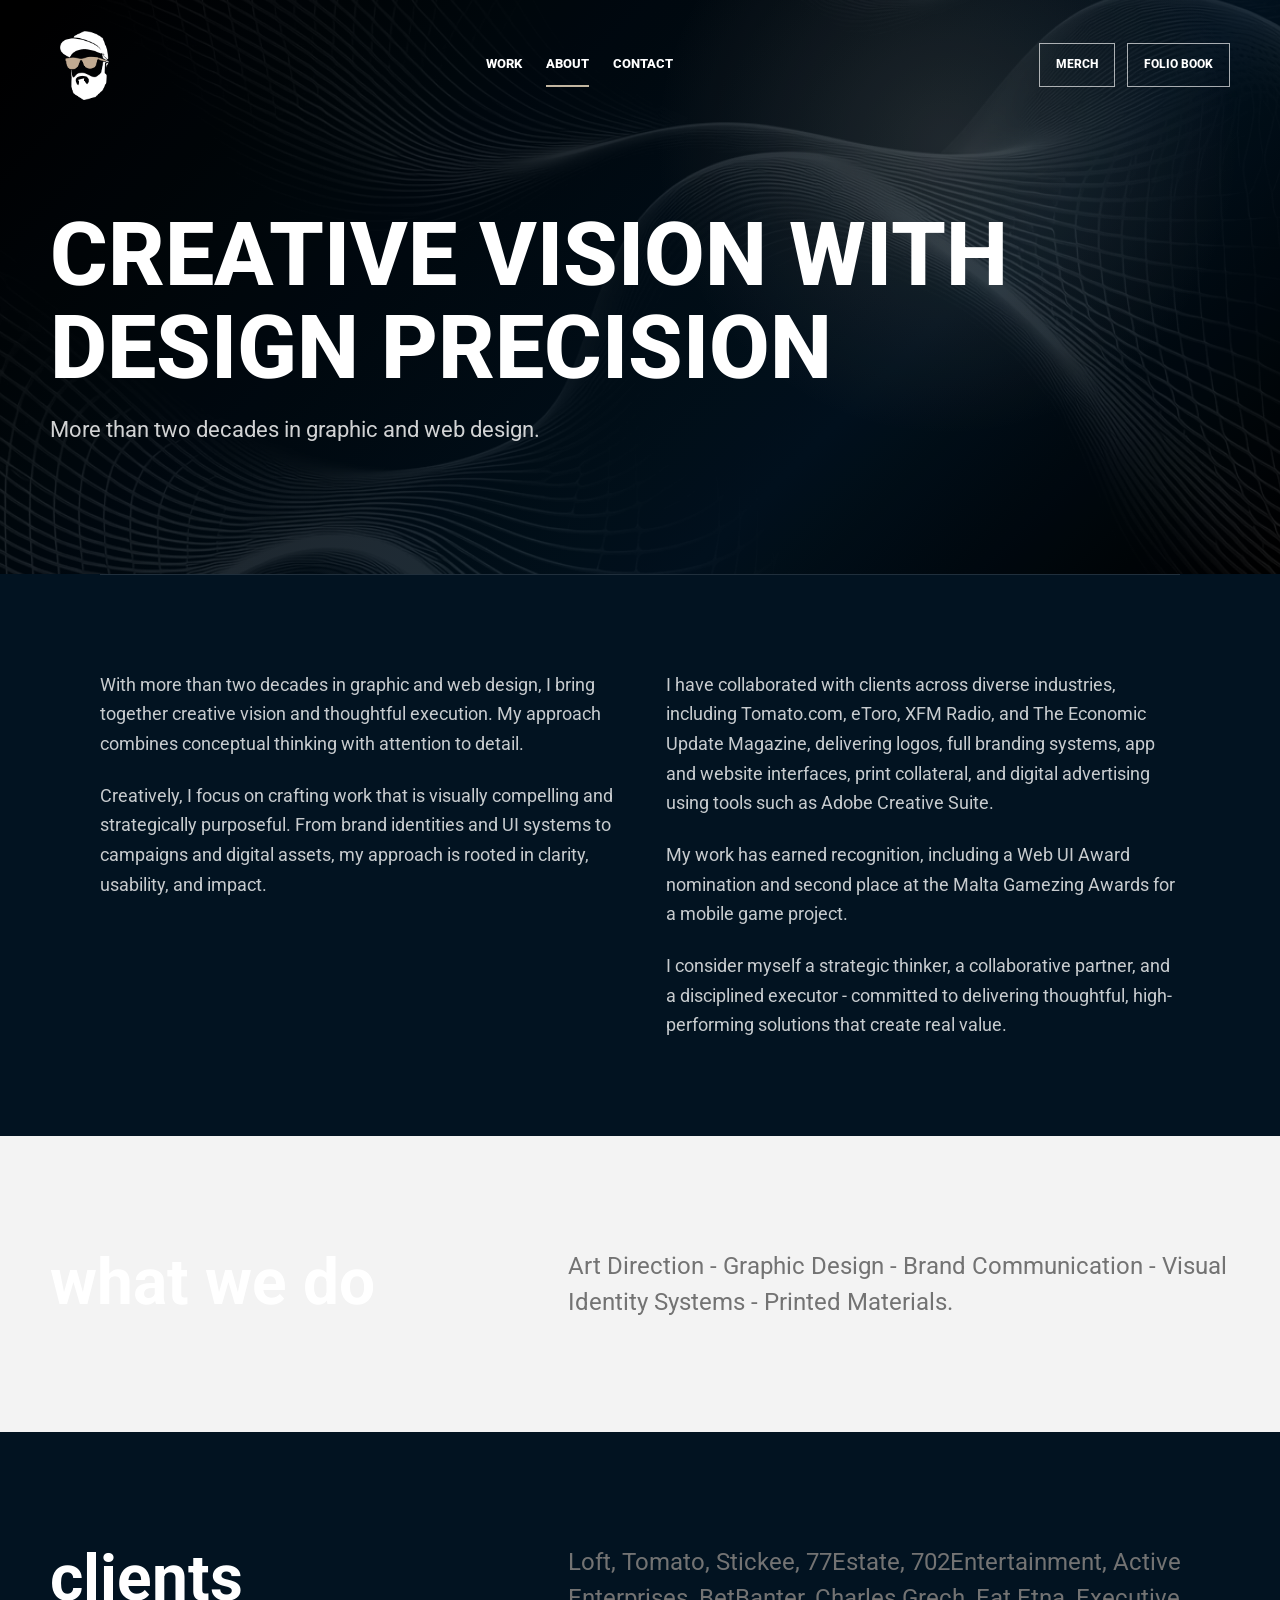
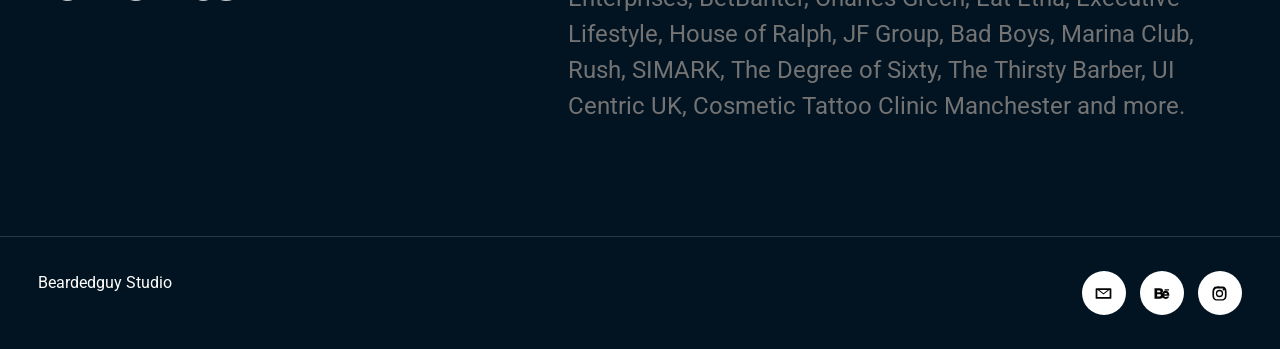
==== commit ee9f6225: "Improve responsive layouts, navigation and media loading" ====
--- a/about.html
+++ b/about.html
@@ -2,7 +2,8 @@
 <html lang="en">
   <head>
     <meta charset="utf-8">
-    <meta name="viewport" content="width=device-width, initial-scale=1">
+    <meta name="viewport" content="width=device-width, initial-scale=1, viewport-fit=cover">
+    <meta name="theme-color" content="#021321">
     <meta name="description" content="About page for Neville Cassar and Beardedguy Studio.">
     <title>About - Beardedguy Studio</title>
     <link rel="icon" href="assets/logo.png">
@@ -10,17 +11,19 @@
     <link rel="preconnect" href="https://fonts.gstatic.com" crossorigin>
     <link href="https://fonts.googleapis.com/css2?family=Roboto:wght@400;700;800;900&display=swap" rel="stylesheet">
     <link rel="stylesheet" href="styles.css">
+    <link rel="stylesheet" href="responsive.css">
   </head>
   <body>
+    <a class="skip-link" href="#main-content">Skip to content</a>
     <header class="site-header frame-header">
-      <a class="brand" href="index.html"><img src="assets/header-icon.png" alt="Beardedguy Studio logo" width="60" height="60"></a>
-      <nav class="main-nav" aria-label="Main navigation">
-        <a href="work.html">Work</a><a class="active" href="about.html">About</a><a href="contact.html">Contact</a>
+      <a class="brand" href="index.html"><img src="assets/header-icon.png" alt="Beardedguy Studio logo" width="69" height="69"></a>
+      <nav id="main-navigation" class="main-nav" aria-label="Main navigation">
+        <a href="work.html">Work</a><a class="active" aria-current="page" href="about.html">About</a><a href="contact.html">Contact</a>
       </nav>
       <div class="header-actions"><a class="pill-link" href="https://www.teepublic.com/en-gb/user/beardedguy" target="_blank" rel="noreferrer">Merch</a><a class="pill-link" href="http://www.n-vil.com/FolioBook.pdf" target="_blank" rel="noreferrer">Folio Book</a></div>
-      <button class="menu-toggle" type="button" aria-label="Open menu" aria-expanded="false"><span></span><span></span><span></span></button>
+      <button class="menu-toggle" type="button" aria-label="Open menu" aria-expanded="false" aria-controls="main-navigation"><span></span><span></span><span></span></button>
     </header>
-    <main>
+    <main id="main-content" tabindex="-1">
       <section class="page-hero">
         <div class="page-hero-inner">
           <h1>creative vision with design precision</h1>
--- a/responsive.css
+++ b/responsive.css
@@ -0,0 +1,242 @@
+/* Shared responsive layout and loading refinements. */
+:root {
+  --header-height: 130px;
+  --page-gutter: 50px;
+}
+html { background: var(--midnight); scroll-padding-top: calc(var(--header-height) + 16px); }
+body { overflow-wrap: break-word; }
+main, .section-inner, .page-hero-inner, .hero-copy, .contact-form, .field { min-width: 0; }
+button, a, input, select, textarea { -webkit-tap-highlight-color: transparent; }
+a, button { touch-action: manipulation; }
+a:focus-visible, button:focus-visible, input:focus-visible, select:focus-visible, textarea:focus-visible {
+  outline: 2px solid var(--gold);
+  outline-offset: 5px;
+}
+h1, h2, h3, .frame-kicker, .frame-hero__wordmark, .work-card span { letter-spacing: 0; }
+h1, h2, h3 { overflow-wrap: anywhere; }
+.skip-link {
+  position: fixed;
+  top: 12px;
+  left: 16px;
+  z-index: 200;
+  padding: 12px 18px;
+  color: var(--ink);
+  background: var(--paper);
+  transform: translateY(-160%);
+}
+.skip-link:focus { transform: none; }
+.site-header.frame-header {
+  position: fixed;
+  min-height: var(--header-height);
+  padding-inline: var(--page-gutter);
+  transition: background-color 240ms ease, box-shadow 240ms ease;
+}
+.site-header.frame-header.is-scrolled { animation: none; }
+.site-header.frame-header.menu-open {
+  background: rgba(2, 19, 33, 0.98);
+  backdrop-filter: blur(18px);
+  -webkit-backdrop-filter: blur(18px);
+}
+.site-header .main-nav a { display: inline-flex; align-items: center; min-height: 44px; }
+.site-header .main-nav .mobile-nav-action { display: none; }
+.frame-header .pill-link { min-height: 44px; }
+.site-header.frame-header .menu-toggle { width: 46px; height: 46px; border: 0; border-radius: 8px; background: var(--paper); }
+.site-header.frame-header .menu-toggle span { background: var(--gold); }
+.menu-toggle span { transition: transform 180ms ease, opacity 180ms ease; }
+.menu-toggle[aria-expanded="true"] span:nth-child(1) { transform: translateY(6px) rotate(45deg); }
+.menu-toggle[aria-expanded="true"] span:nth-child(2) { opacity: 0; }
+.menu-toggle[aria-expanded="true"] span:nth-child(3) { transform: translateY(-6px) rotate(-45deg); }
+.nav-open { overflow: hidden; }
+@keyframes pageEnter {
+  from { opacity: 0.65; }
+  to { opacity: 1; }
+}
+main { animation: pageEnter 320ms ease-out backwards; transition: none; }
+body.page-leaving main, body.page-leaving .site-footer { opacity: 1; }
+.hero::before, .page-hero::before {
+  background-image: url("assets/optimized/black-white-background-1600.webp");
+  will-change: transform;
+}
+@keyframes heroBackgroundWave {
+  0%, 100% { transform: translate3d(0, 0, 0) scale(1.03); }
+  50% { transform: translate3d(1%, -1%, 0) scale(1.06); }
+}
+.frame-hero__wordmark { font-size: 128px; }
+.page-hero h1 { font-size: 88px; line-height: 1.06; max-width: 100%; }
+.page-hero h1.motion-title { font-size: 54px; }
+.page-hero p, .frame-hero__copy p { font-size: 22px; line-height: 1.5; }
+.section h2, .page-section h2, .frame-kicker { font-size: 64px; line-height: 1.08; }
+.frame-intro h2 { font-size: 76px; }
+.frame-contact-band h2 { font-size: 96px; line-height: 1.08; }
+.frame-service-list { gap: 0 36px; }
+.frame-service-list .service h3 { font-size: 48px; margin-bottom: 20px; line-height: 1.1; }
+.frame-service-list .service p { font-size: 20px; line-height: 1.5; }
+.copy-columns, .page-section .lead { color: rgba(255,255,255,0.78); }
+.copy-columns { line-height: 1.65; }
+.lead { line-height: 1.5; }
+.contact-list a { min-height: 44px; display: flex; align-items: center; overflow-wrap: anywhere; }
+.field input, .field select, .field textarea { font-size: 16px; min-width: 0; min-height: 48px; }
+.submit { min-height: 48px; color: var(--ink); }
+.form-note { color: rgba(255,255,255,0.72); line-height: 1.5; }
+.form-note.is-error { color: #ffb4ab; }
+.form-note.is-success { color: #a5dfb5; }
+.work-nav {
+  display: flex;
+  flex-wrap: wrap;
+  gap: 8px 24px;
+  padding: 20px var(--page-gutter);
+  border-bottom: 1px solid rgba(255,255,255,0.15);
+}
+.work-nav a { display: flex; align-items: center; min-height: 44px; color: var(--paper); font-size: 15px; border-bottom: 2px solid transparent; }
+.work-nav a[aria-current="page"], .work-nav a:hover { color: var(--gold); border-color: var(--gold); }
+.work-card { isolation: isolate; }
+.work-card::after {
+  content: "";
+  position: absolute;
+  inset: 35% 0 0;
+  background: linear-gradient(transparent, rgba(0,0,0,0.8));
+  pointer-events: none;
+}
+.work-card img { position: absolute; inset: 0; object-fit: cover; }
+.work-card span { z-index: 1; line-height: 1.2; overflow-wrap: anywhere; }
+.work-category-grid .work-card span { font-size: 36px; }
+.frame-work-grid { grid-auto-flow: row; }
+.frame-work-grid .work-card span { font-size: 20px; line-height: 1.2; }
+.work-grid:not(.frame-work-grid) .work-card { aspect-ratio: 4 / 3; min-height: 0; }
+.work-grid:not(.frame-work-grid) .work-card img { min-height: 0; }
+.motion-grid .work-card span { font-size: 18px; }
+.video-modal { padding: 60px 16px; }
+.video-modal__panel, .local-video-modal__panel { max-width: calc(100vw - 32px); max-height: calc(100dvh - 120px); aspect-ratio: auto; }
+.video-modal__close { min-height: 44px; }
+.video-modal__status { max-width: calc(100% - 32px); text-align: center; pointer-events: none; }
+.video-card iframe { display: block; }
+.footer-links a { width: 44px; height: 44px; flex: 0 0 44px; }
+.frame-contact-band p { overflow-wrap: anywhere; }
+.scroll-orb { top: auto; bottom: max(20px, env(safe-area-inset-bottom)); }
+.scroll-orb::before { content: ""; position: absolute; inset: -7px; }
+
+@media (min-width: 1600px) {
+  .frame-hero__wordmark { font-size: 160px; }
+}
+@media (max-width: 1100px) {
+  :root { --header-height: 104px; --page-gutter: 28px; }
+  .site-header.frame-header { grid-template-columns: 1fr auto; }
+  .frame-header .header-actions { display: none; }
+  .site-header.frame-header .menu-toggle { display: block; justify-self: end; }
+  .site-header.frame-header .main-nav {
+    position: absolute;
+    inset: 100% 0 auto;
+    display: flex;
+    flex-direction: column;
+    align-items: stretch;
+    justify-content: flex-start;
+    gap: 0;
+    padding: 12px var(--page-gutter) 24px;
+    margin: 0;
+    max-height: calc(100dvh - var(--header-height));
+    overflow-y: auto;
+    overscroll-behavior: contain;
+    background: #021321;
+    border: 0;
+    border-bottom: 1px solid rgba(255,255,255,0.18);
+    visibility: hidden;
+    opacity: 0;
+    transform: translateY(-8px);
+    pointer-events: none;
+    transition: opacity 180ms ease, transform 180ms ease, visibility 180ms;
+  }
+  .site-header.frame-header .main-nav.open { visibility: visible; opacity: 1; transform: none; pointer-events: auto; }
+  .site-header .main-nav a { min-height: 52px; font-size: 18px; border-bottom: 1px solid rgba(255,255,255,0.14); }
+  .site-header .main-nav .mobile-nav-action { display: flex; color: var(--gold); }
+  .site-header .main-nav a.active { color: var(--gold); }
+  .hero::before, .page-hero::before { background-image: url("assets/optimized/black-white-background-960.webp"); animation: none; }
+  .frame-hero { padding-top: var(--header-height); min-height: min(800px, calc(100svh - 40px)); }
+  .frame-hero__inner {
+    min-height: max(480px, calc(min(800px, 100svh - 40px) - var(--header-height)));
+    grid-template-columns: 1fr 1fr;
+    padding: 24px var(--page-gutter) 48px;
+  }
+  .frame-hero__wordmark { font-size: 90px; left: var(--page-gutter); right: var(--page-gutter); top: 30%; }
+  .frame-hero__copy { padding: 0; align-self: end; z-index: 4; }
+  .frame-hero__copy p { font-size: 20px; }
+  .frame-hero__visual {
+    display: block;
+    position: absolute;
+    right: -30px;
+    bottom: 0;
+    width: 55%;
+    margin: 0;
+    opacity: 1;
+  }
+  .frame-hero__visual img { max-height: 560px; animation: none; }
+  .page-hero { padding: calc(var(--header-height) + 36px) var(--page-gutter) 56px; }
+  .page-hero h1 { font-size: 60px; }
+  .section, .page-section { padding: 64px var(--page-gutter); }
+  .page-section::before { left: var(--page-gutter); right: var(--page-gutter); }
+  .section h2, .page-section h2, .frame-kicker, .frame-intro h2 { font-size: 48px; }
+  .frame-contact-band { padding: 72px var(--page-gutter); grid-template-columns: 1fr; }
+  .frame-contact-band h2 { font-size: 64px; }
+  .split, .contact-layout { grid-template-columns: 1fr; gap: 32px; }
+  .frame-service-list { grid-template-columns: repeat(2, minmax(0,1fr)); gap: 0 28px; }
+  .frame-service-list .service h3 { font-size: 36px; }
+  .frame-service-list .service p { font-size: 18px; }
+  .work-grid, .frame-work-grid, .motion-grid, .video-grid { grid-template-columns: repeat(2, minmax(0,1fr)); gap: 20px; }
+  .frame-work-grid .work-card, .frame-work-grid .work-card.is-large, .frame-work-grid .work-card.is-tall {
+    grid-column: auto; grid-row: auto; min-height: 0; aspect-ratio: 4 / 5;
+  }
+  .frame-work-grid .work-card img { min-height: 0; }
+  .work-category-grid .work-card span { font-size: 30px; }
+  .site-footer { padding: 32px var(--page-gutter); }
+}
+@media (max-width: 800px) {
+  .frame-hero__wordmark { font-size: 64px; }
+  .page-hero h1, .page-hero h1.motion-title { font-size: 48px; }
+  .frame-service-list { grid-template-columns: 1fr; }
+}
+@media (max-width: 600px) {
+  :root { --header-height: 96px; --page-gutter: 20px; }
+  .frame-hero { min-height: min(720px, calc(100svh - 40px)); }
+  .frame-hero__inner {
+    min-height: max(400px, calc(min(720px, 100svh - 40px) - var(--header-height)));
+    display: flex; flex-direction: column; align-items: stretch; justify-content: center;
+    gap: 36px; padding: 40px var(--page-gutter) 64px;
+  }
+  .frame-hero__wordmark { position: static; transform: none; font-size: 42px; white-space: nowrap; }
+  .frame-hero__visual { display: none; }
+  .frame-hero__copy { align-self: stretch; }
+  .frame-hero__copy p { font-size: 18px; max-width: 38ch; }
+  .hero-meta { margin-top: 24px; }
+  .section, .page-section { padding: 48px var(--page-gutter); }
+  .page-hero { padding-top: calc(var(--header-height) + 32px); padding-bottom: 40px; }
+  .page-hero h1, .page-hero h1.motion-title { font-size: 36px; line-height: 1.12; }
+  .page-hero p { font-size: 18px; }
+  .section h2, .page-section h2, .frame-kicker, .frame-intro h2 { font-size: 34px; line-height: 1.15; }
+  .frame-contact-band { padding: 56px var(--page-gutter); }
+  .frame-contact-band h2 { font-size: 42px; }
+  .frame-contact-band p { margin-top: 24px; }
+  .frame-intro .lead { margin-bottom: 0; }
+  .lead { font-size: 18px; }
+  .copy-columns { columns: 1; font-size: 17px; }
+  .work-grid, .frame-work-grid, .motion-grid, .video-grid { grid-template-columns: 1fr; gap: 20px; }
+  .frame-work-grid .work-card, .frame-work-grid .work-card.is-large, .frame-work-grid .work-card.is-tall { aspect-ratio: 4 / 3; }
+  .work-category-grid .work-card span { font-size: 30px; }
+  .work-card span { font-size: 22px; }
+  .work-nav { gap: 4px 20px; padding-block: 16px; }
+  .work-nav a { font-size: 14px; }
+  .field textarea { min-height: 180px; }
+  .submit { width: 100%; }
+  .site-footer { grid-template-columns: 1fr; gap: 24px; padding-bottom: 72px; }
+}
+@media (max-width: 360px) {
+  :root { --page-gutter: 16px; }
+  .frame-hero__wordmark { font-size: 36px; }
+  .page-hero h1, .page-hero h1.motion-title { font-size: 32px; }
+}
+@media (hover: none) {
+  .work-card:hover img, .frame-work-grid .work-card:hover img { transform: none; opacity: 0.84; }
+  .frame-header .pill-link:hover { transform: none; }
+}
+@media (prefers-reduced-motion: reduce) {
+  html { scroll-behavior: auto; }
+  *, *::before, *::after { animation: none !important; transition: none !important; }
+}
